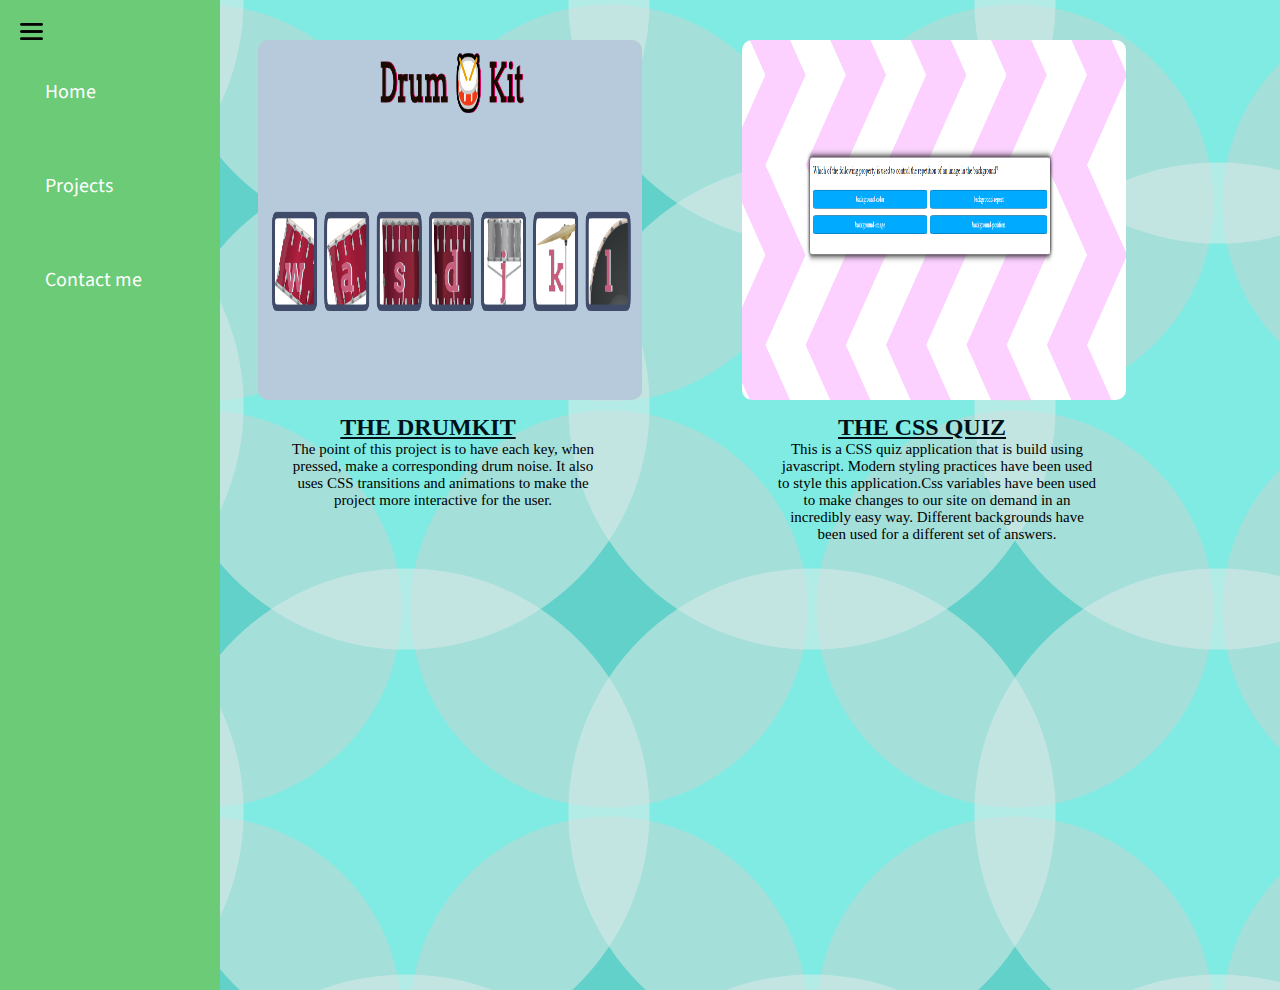
==== Projects.html @ 20be315e "Add files via upload" ====
<!DOCTYPE html>
<html lang="en" dir="ltr">
  <head>
    <meta charset="utf-8">
    <title>MY PORTFOLIO</title>
    <link rel="stylesheet" href="style.css">
  </head>
  <body>
  <div class="container">
    <div class="sidebar">

      <nav>
     <ul>
     <li><a href="index.html">Home</a></li>
     <li><a href="Projects.html">Projects</a></li>
     <li><a href="contact.html">Contact me</a></li>
     </ul>
     </nav>


     </div>



     <div class="bundle">
       <div class="hamburger">
       <img class="ham"  src="ham.png"  alt="" width="23">
       <img class="cross" src="cross.png" alt="" width="23">
       </div>

      <div class="present">
      <div class="firstp">
      <img src="drum.png" alt="drum">
      </div>
      <div class="descfirst">
        <h2><a href="https://macc537.github.io/Drumbeatt.github.io/"style="color:#001219;">THE DRUMKIT</a></h2>
        <p class="drumdesc">The point of this project is to have each key, when pressed, make a corresponding drum noise.
          It also uses CSS transitions and animations to make the project more interactive for the user.
          </p>
      </div>
     </div>
   </div>
        <div class="past">
          <div class="secondp">
            <img src="secondp.png" alt="drum">
            </div>
            <div class="descsecond">
              <h2><a href="https://macc537.github.io/CSSQUIZAPP.github.io/"style="color:#001219;">THE CSS QUIZ</a></h2>
              <p class="drumdescc">This is a CSS quiz application that is build using javascript. Modern styling practices have been used to style this application.Css variables have been used to make changes to our site on demand in an incredibly easy way.
                 Different backgrounds have been used for a different set of answers.
                </p>
            </div>

          </div>


      </div>

   <script src="script.js"></script>
  </body>
</html>
---- style.css ----
@import url('https://fonts.googleapis.com/css2?family=Source+Sans+Pro&display=swap');
@import url('https://fonts.googleapis.com/css2?family=Montserrat:ital,wght@1,100&family=Source+Sans+Pro&display=swap');
@import url('https://fonts.googleapis.com/css2?family=Montserrat:ital,wght@1,100&family=Oswald:wght@600&family=Source+Sans+Pro&display=swap');
@import url('https://fonts.googleapis.com/css2?family=Montserrat:ital,wght@1,100&family=Oswald:wght@600&family=Source+Sans+Pro&display=swap');



*{
margin:0;
padding:0;



}





html{
  height: 100%;
}
body{
min-height: 100%;
background-color: #0DEADA;
background-image: url("data:image/svg+xml,%3Csvg xmlns='http://www.w3.org/2000/svg' width='406' height='406' viewBox='0 0 90 90'%3E%3Ccircle fill-opacity='0.55' fill='%23A8BBBB' cx='45' cy='45' r='44'/%3E%3Cg fill='%23DCEAE8' fill-opacity='0.55'%3E%3Ccircle cx='0' cy='90' r='54'/%3E%3Ccircle cx='90' cy='90' r='54'/%3E%3Ccircle cx='90' cy='0' r='54'/%3E%3Ccircle cx='0' cy='0' r='54'/%3E%3C/g%3E%3C/svg%3E");
}





.sidebar{
 background-color: #6BCB77;
 font-family: 'Source Sans Pro', sans-serif;
 height:110vh;
 position:absolute;
 transition: transform 0.3s ease-in;


}
.sidebarGo{
  transform:translate(-443px,0px);

}


.sidebar nav{
  padding: 45px;
}

.sidebar nav li{
  padding: 33px 0;
  list-style:none;
  width:130px;
  font-size:20px;
}

.sidebar nav li a{
text-decoration:none;
color:white;

}

.main{
  padding: 23px;
  width:90vw;


}



.container{
display:flex;


}



.infocontainer{
  height: 68vh;
  width:80vw;
  margin:144px auto;
  display:flex;
  justify-content: space-around;
}




.divinfo{
 display: flex;
 justify-content: center;
 flex-direction: column;
 font-size:16px;
 margin-bottom: 100px;


}



.Hello{
font-size: 3em;
font-family: 'Oswald', sans-serif;

}



.name{
font-size: 3em;
font-weight:bold;
font-family: 'Montserrat', sans-serif;

}

.aboutt{
font-size: 1.5em;
font-family: 'Source Sans Pro', sans-serif;


}

.buttons{

margin-top:34px;
font-size:16px;

}


.buttons button
{
padding:9px 14px;
border-radius: 22px;
font-weight:bold;
font-size:21px;
margin:3px -5px;
cursor:pointer;
}

.buttons button:hover{
  color:white;
  background-color:#00FFC6;
  box-shadow: inset 0 0 0 2em #0AF;
}



.devpic img{

 border-radius: 10px;
height:78vh;
margin-Top:-50px;
margin-right:-70px;
}




.contactform{
font-family: 'Source Sans Pro', sans-serif;
padding:0 34px;

margin:0 200px;

}


.contactform h1{
 font-family: 'Source Sans Pro', sans-serif;
 text-align: center;

}


.contactform form{
margin:0 40px;


}

.contactform form div{
padding:10px 0;
display:flex;
flex-direction: column;

}

.contactform form div input{
border-radius: 5px;
margin:6px 0 0 0;
padding: 3px;

}


.btn-sm{
font-size: 14px;
padding:10px 19px;
margin:12px 0;


}

#emailHelp{
font-size:8px;
color:midnightblue:
margin:0 5px;

}


#formcheck{
flex-direction: row;


}

.form-check-input{
width:24px;
margin:3px 0;


}

.bundle{
margin-left:20px;
margin-top: 15px;
margin:0 188px;
}


.present{
 height:50vh;
 width:45vw;

}

.firstp{
 margin-left:30px;
padding: 40px;
}

.firstp img{
 width:30vw;
 height:40vh;
 border-radius: 10px;


}

.descfirst{
margin-top:-30px;
margin-left:-80px;
text-align: center;
width:50vw;


}
.drumdesc
{
font-size: 15px;
text-align: center;
margin-left:175px;
width:25vw;


}

.past{
 height:50vh;
 width:45vw;
float:left;
margin-left:-250px;

}

.secondp{
 margin-right:30px;
padding: 40px;
}

.secondp img{
 width:30vw;
 height:40vh;
 border-radius: 10px;


}

.descsecond{
margin-top:-30px;
margin-left:-100px;
text-align: center;
width:50vw;


}
.drumdescc
{
font-size: 15px;
text-align: center;
margin-left:175px;
width:25vw;


}


.hamburger{
position: absolute;
 cursor:pointer;
 top:10px;
 left:10px;
}
.ham{
margin-top:10px;
margin-left:10px;

}

.cross{
margin-left: 185px;
margin-top: 10px;

}




















.white-section {
  background-color: #6BCB77;
  margin-top: auto;
  align-items: center;
  background-size: 100% 100%;
  justify-content: center;
  display: flex;

}




.container-fluid{
  height:15vh;

}



.white-section ul{
    list-style: none;
    display: flex;
    margin: 1em 0;
     font-size: 1.25em;
}
.white-section ul li a{
    padding: 1em;
  text-decoration: none;
    color: rgba(255, 255, 255, 0.904);
    transition: 100ms;
}
.white-section ul li a:hover{
    color: var(--primary);
}




@media (max-width: 1114px){

*{
}

.divinfo{
 font-size: 10px;

}

.buttons{
  font-size: 10px;
}





  .devpic{
    display: none;
  }



  .contactform,.bundle,.past{
   margin: 50px 8px;

  }
.descfirst h2{
margin-left: 100px;

}

.descsecond h2{
  margin-left:100px;
}
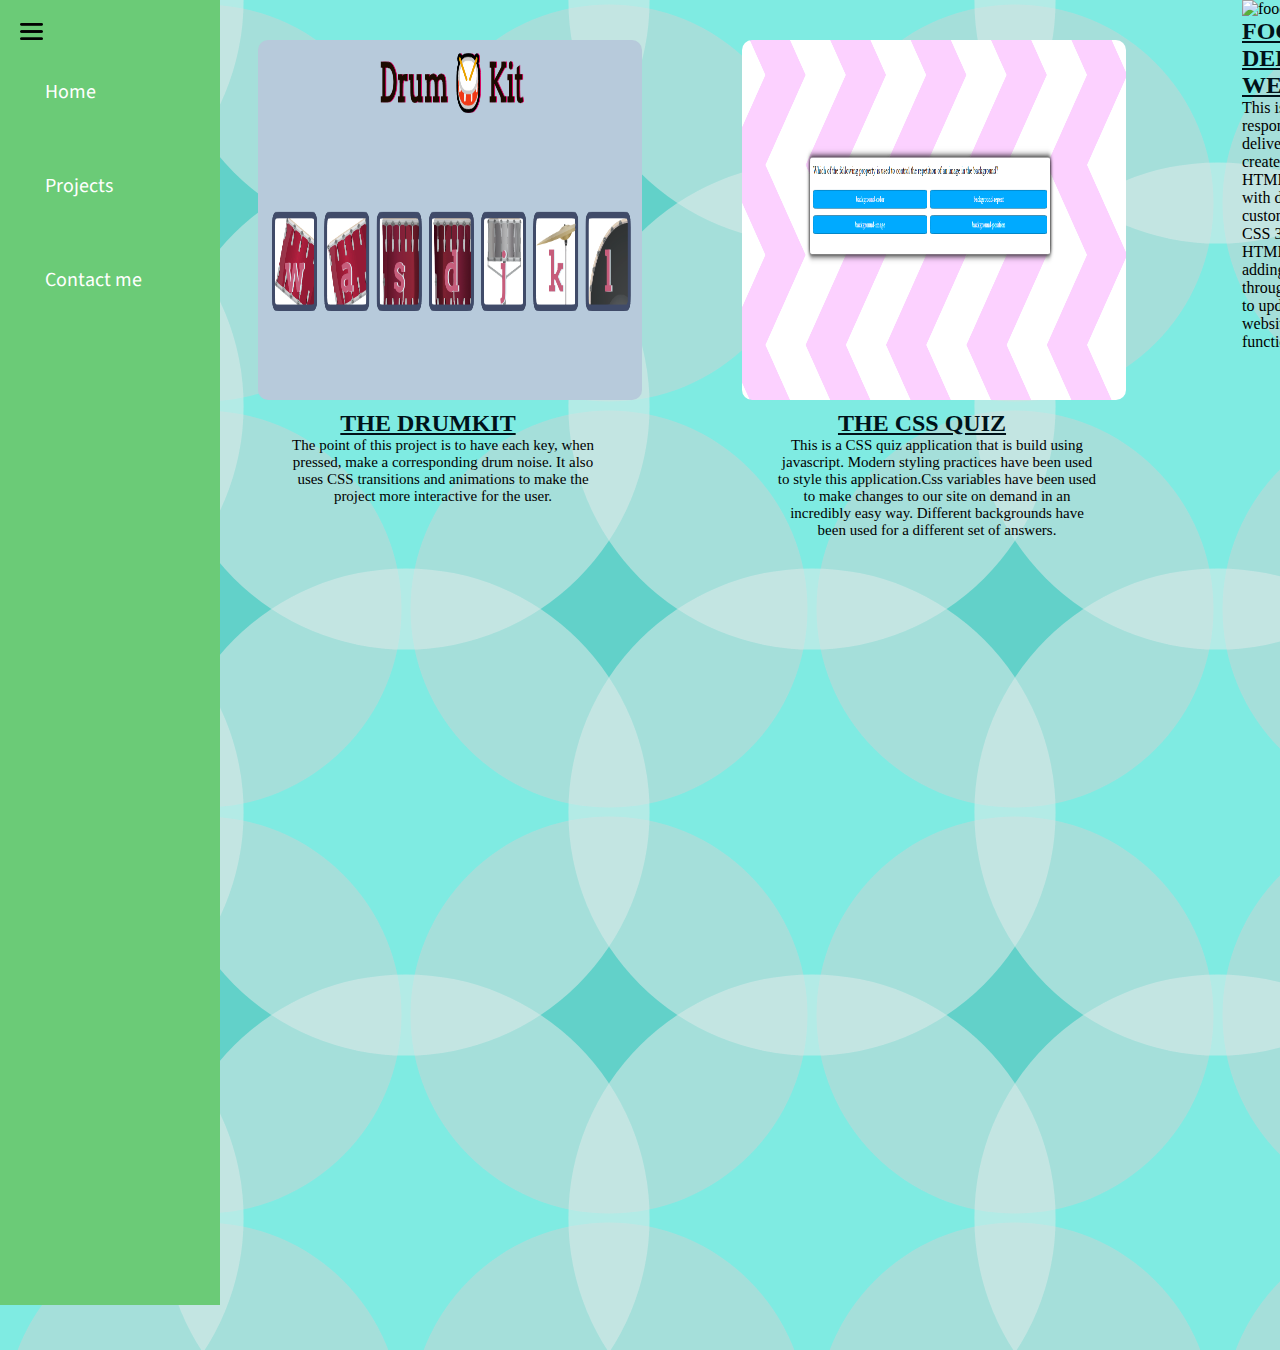
==== commit 5fa5035e: "Update Projects.html" ====
--- a/Projects.html
+++ b/Projects.html
@@ -1,13 +1,12 @@
-<!DOCTYPE html>
 <html lang="en" dir="ltr">
   <head>
     <meta charset="utf-8">
     <title>MY PORTFOLIO</title>
     <link rel="stylesheet" href="style.css">
   </head>
-  <body>
+  <body style="height:150vh;">
   <div class="container">
-    <div class="sidebar">
+    <div class="sidebar" style="height:145vh;">
 
       <nav>
      <ul>
@@ -33,7 +32,7 @@
       <img src="drum.png" alt="drum">
       </div>
       <div class="descfirst">
-        <h2><a href="https://macc537.github.io/Drumbeatt.github.io/"style="color:#001219;">THE DRUMKIT</a></h2>
+        <h2><a href="https://macc537.github.io/Drumbeatt.github.io/"style="color:#001219;cursor:pointer;">THE DRUMKIT</a></h2>
         <p class="drumdesc">The point of this project is to have each key, when pressed, make a corresponding drum noise.
           It also uses CSS transitions and animations to make the project more interactive for the user.
           </p>
@@ -42,16 +41,29 @@
    </div>
         <div class="past">
           <div class="secondp">
-            <img src="secondp.png" alt="drum">
+            <img src="secondp.png" alt="quiz">
             </div>
             <div class="descsecond">
-              <h2><a href="https://macc537.github.io/CSSQUIZAPP.github.io/"style="color:#001219;">THE CSS QUIZ</a></h2>
+              <h2><a href="https://macc537.github.io/CSSQUIZAPP.github.io/"style="color:#001219;cursor:pointer;">THE CSS QUIZ</a></h2>
               <p class="drumdescc">This is a CSS quiz application that is build using javascript. Modern styling practices have been used to style this application.Css variables have been used to make changes to our site on demand in an incredibly easy way.
                  Different backgrounds have been used for a different set of answers.
                 </p>
             </div>
 
           </div>
+          <div class="future">
+            <div class="thirdp">
+              <img src="lowkey.png" alt="food">
+              </div>
+              <div class="descthird">
+                <h2><a href="https://macc537.github.io/myfoodhub.github.io/"style="color:#001219;cursor:pointer;">FOOD DELIVERY WEBSITE</a></h2>
+                <p class="thirddesc">This is a responsive food delivery website created by pure HTML and CSS with different customizations of CSS 3 flexbox and HTML 5.
+I will be adding cart options through javascript to update this website to a fully functional project. 
+                  </p>
+              </div>
+
+            </div>
+
 
 
       </div>
@@ -59,3 +71,4 @@
    <script src="script.js"></script>
   </body>
 </html>
+
